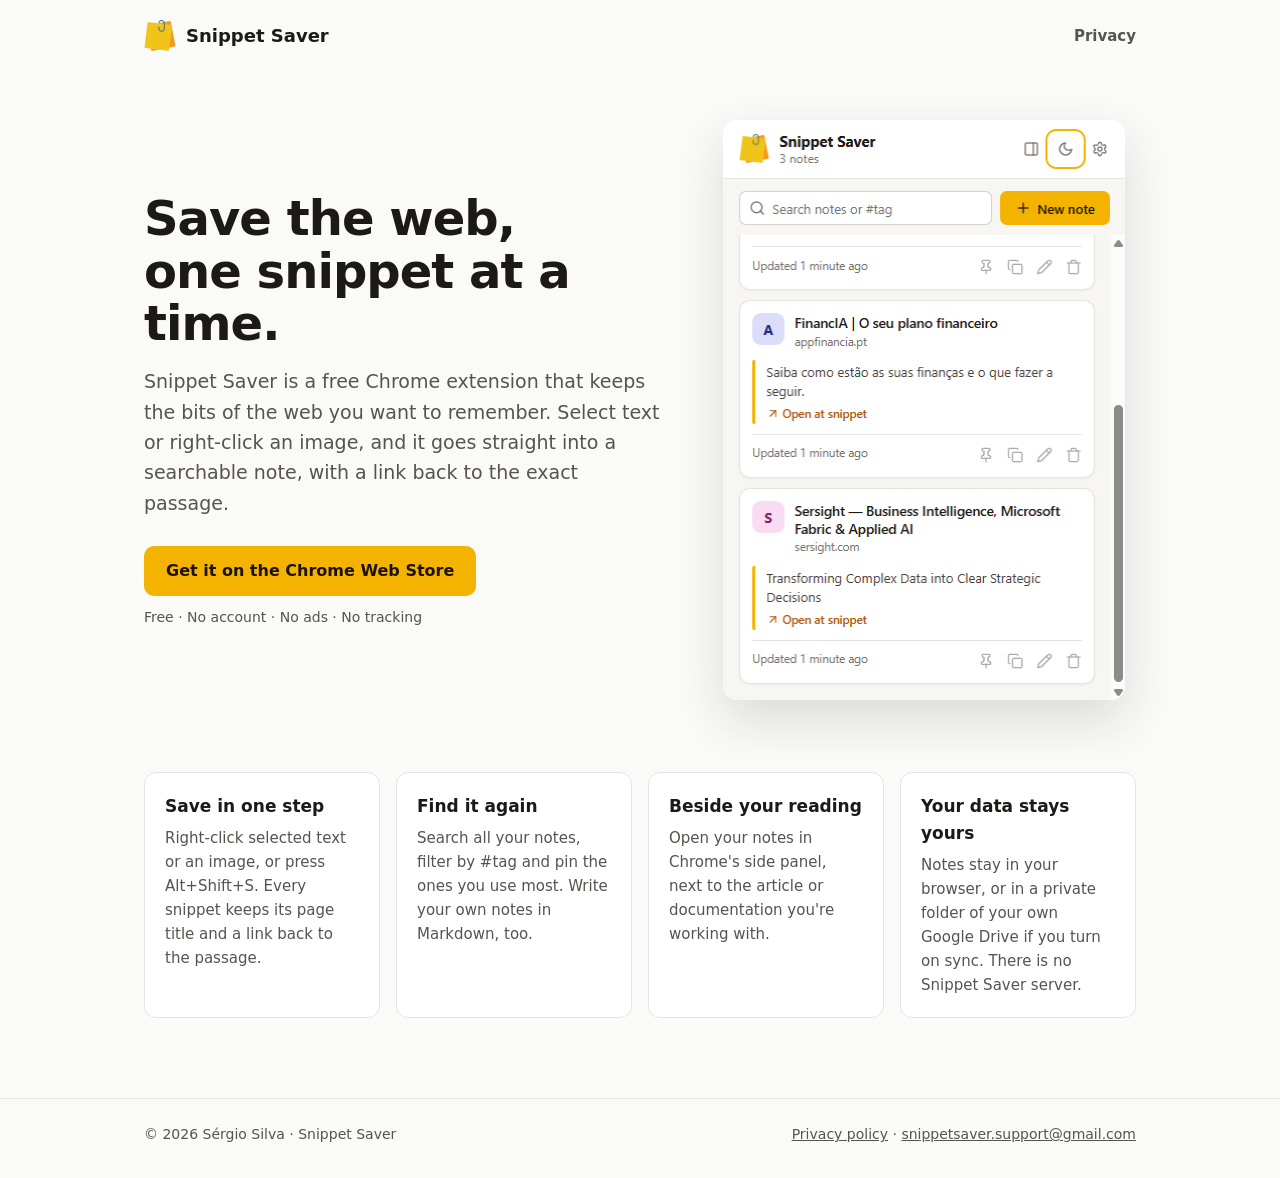
==== index.html @ 10455c33 "Snippet Saver home page and privacy policy Co-Authored-By: Claude Opus 5.5 <noreply@anthropic.com>" ====
<!doctype html>
<html lang="en">
<head>
  <meta charset="utf-8" />
  <meta name="viewport" content="width=device-width, initial-scale=1" />
  <title>Snippet Saver: save text and images from any page</title>
  <meta name="description" content="Snippet Saver is a free Chrome extension that saves text and images from any web page into organised, searchable notes. No account, no ads, no tracking." />
  <meta name="color-scheme" content="light dark" />
  <link rel="icon" href="assets/icon48.png" />
  <link rel="stylesheet" href="assets/style.css" />
</head>
<body>
  <header class="site-header">
    <div class="wrap">
      <a class="brand" href="./"><img src="assets/icon48.png" alt="" width="32" height="32" />Snippet Saver</a>
      <nav><a href="privacy.html">Privacy</a></nav>
    </div>
  </header>

  <main class="wrap">
    <section class="hero">
      <div>
        <h1>Save the web,<br />one snippet at a time.</h1>
        <p>Snippet Saver is a free Chrome extension that keeps the bits of the web you want to remember. Select text or right-click an image, and it goes straight into a searchable note, with a link back to the exact passage.</p>
        <a class="button" href="https://chromewebstore.google.com/detail/gkldcfaidlmhlmmffimlandjggangefn">Get it on the Chrome Web Store</a>
        <span class="note">Free · No account · No ads · No tracking</span>
      </div>
      <img class="shot shot-dark" src="assets/popup-dark.png" alt="The Snippet Saver popup with saved notes, a search box and a New note button" width="402" height="580" />
      <img class="shot shot-light" src="assets/popup-light.png" alt="The Snippet Saver popup with saved notes, a search box and a New note button" width="399" height="580" />
    </section>

    <section class="features" aria-label="Features">
      <div class="feature">
        <h2>Save in one step</h2>
        <p>Right-click selected text or an image, or press Alt+Shift+S. Every snippet keeps its page title and a link back to the passage.</p>
      </div>
      <div class="feature">
        <h2>Find it again</h2>
        <p>Search all your notes, filter by #tag and pin the ones you use most. Write your own notes in Markdown, too.</p>
      </div>
      <div class="feature">
        <h2>Beside your reading</h2>
        <p>Open your notes in Chrome's side panel, next to the article or documentation you're working with.</p>
      </div>
      <div class="feature">
        <h2>Your data stays yours</h2>
        <p>Notes stay in your browser, or in a private folder of your own Google Drive if you turn on sync. There is no Snippet Saver server.</p>
      </div>
    </section>
  </main>

  <footer class="site-footer">
    <div class="wrap">
      <span>© 2026 Sérgio Silva · Snippet Saver</span>
      <span><a href="privacy.html">Privacy policy</a> · <a href="mailto:snippetsaver.support@gmail.com">snippetsaver.support@gmail.com</a></span>
    </div>
  </footer>
</body>
</html>
---- assets/style.css ----
/* Snippet Saver site: same warm palette as the extension, light and dark. */

:root {
  --bg: #fafaf9;
  --surface: #ffffff;
  --text: #1c1917;
  --muted: #57534e;
  --border: #e7e5e4;
  --accent: #f5b301;
  --accent-text: #b45309;
  --accent-contrast: #1c1400;
  --shadow: 0 20px 50px rgba(28, 25, 23, 0.14);
}

@media (prefers-color-scheme: dark) {
  :root {
    --bg: #0c0a09;
    --surface: #1c1917;
    --text: #fafaf9;
    --muted: #a8a29e;
    --border: #292524;
    --accent: #fbbf24;
    --accent-text: #fcd34d;
    --shadow: 0 20px 50px rgba(0, 0, 0, 0.55);
  }
}

* {
  box-sizing: border-box;
}

body {
  margin: 0;
  background: var(--bg);
  color: var(--text);
  font: 16px/1.6 "Segoe UI", system-ui, -apple-system, sans-serif;
}

a {
  color: var(--accent-text);
}

.wrap {
  max-width: 1040px;
  margin: 0 auto;
  padding: 0 24px;
}

/* ---------- Header & footer ---------- */

.site-header .wrap {
  display: flex;
  align-items: center;
  justify-content: space-between;
  gap: 16px;
  padding-top: 20px;
  padding-bottom: 20px;
}

.brand {
  display: flex;
  align-items: center;
  gap: 10px;
  color: var(--text);
  font-weight: 700;
  font-size: 18px;
  text-decoration: none;
}

.site-header nav a {
  color: var(--muted);
  text-decoration: none;
  font-weight: 600;
  font-size: 15px;
}

.site-header nav a:hover {
  color: var(--text);
}

.site-footer {
  margin-top: 80px;
  border-top: 1px solid var(--border);
  color: var(--muted);
  font-size: 14px;
}

.site-footer .wrap {
  display: flex;
  flex-wrap: wrap;
  justify-content: space-between;
  gap: 12px;
  padding-top: 24px;
  padding-bottom: 32px;
}

.site-footer a {
  color: var(--muted);
}

/* ---------- Home ---------- */

.hero {
  display: grid;
  grid-template-columns: 1.1fr 0.9fr;
  align-items: center;
  gap: 48px;
  padding: 48px 0 24px;
}

.hero h1 {
  margin: 0 0 16px;
  font-size: clamp(34px, 5vw, 48px);
  line-height: 1.1;
  letter-spacing: -0.02em;
}

.hero p {
  margin: 0 0 28px;
  max-width: 34em;
  color: var(--muted);
  font-size: 19px;
}

.button {
  display: inline-block;
  padding: 12px 22px;
  border-radius: 10px;
  background: var(--accent);
  color: var(--accent-contrast);
  font-weight: 700;
  text-decoration: none;
}

.button:hover {
  filter: brightness(1.05);
}

.note {
  display: block;
  margin-top: 10px;
  color: var(--muted);
  font-size: 14px;
}

.shot {
  justify-self: center;
  width: 100%;
  max-width: 402px;
  border-radius: 14px;
  box-shadow: var(--shadow);
}

/* Shows the capture that matches the visitor's theme. */
.shot-light {
  display: none;
}

@media (prefers-color-scheme: light) {
  .shot-light {
    display: block;
  }
  .shot-dark {
    display: none;
  }
}

.features {
  display: grid;
  grid-template-columns: repeat(auto-fit, minmax(220px, 1fr));
  gap: 16px;
  margin-top: 48px;
}

.feature {
  padding: 20px;
  border: 1px solid var(--border);
  border-radius: 12px;
  background: var(--surface);
}

.feature h2 {
  margin: 0 0 6px;
  font-size: 17px;
}

.feature p {
  margin: 0;
  color: var(--muted);
  font-size: 15px;
}

/* ---------- Privacy policy ---------- */

.doc {
  max-width: 720px;
  padding-top: 24px;
}

.doc h1 {
  margin: 0 0 4px;
  font-size: 34px;
  line-height: 1.2;
}

.doc h2 {
  margin: 32px 0 8px;
  font-size: 21px;
}

.doc .updated {
  margin: 0 0 24px;
  color: var(--muted);
}

.doc li {
  margin-bottom: 6px;
}

@media (max-width: 760px) {
  .hero {
    grid-template-columns: 1fr;
    gap: 32px;
    padding-top: 24px;
  }
}
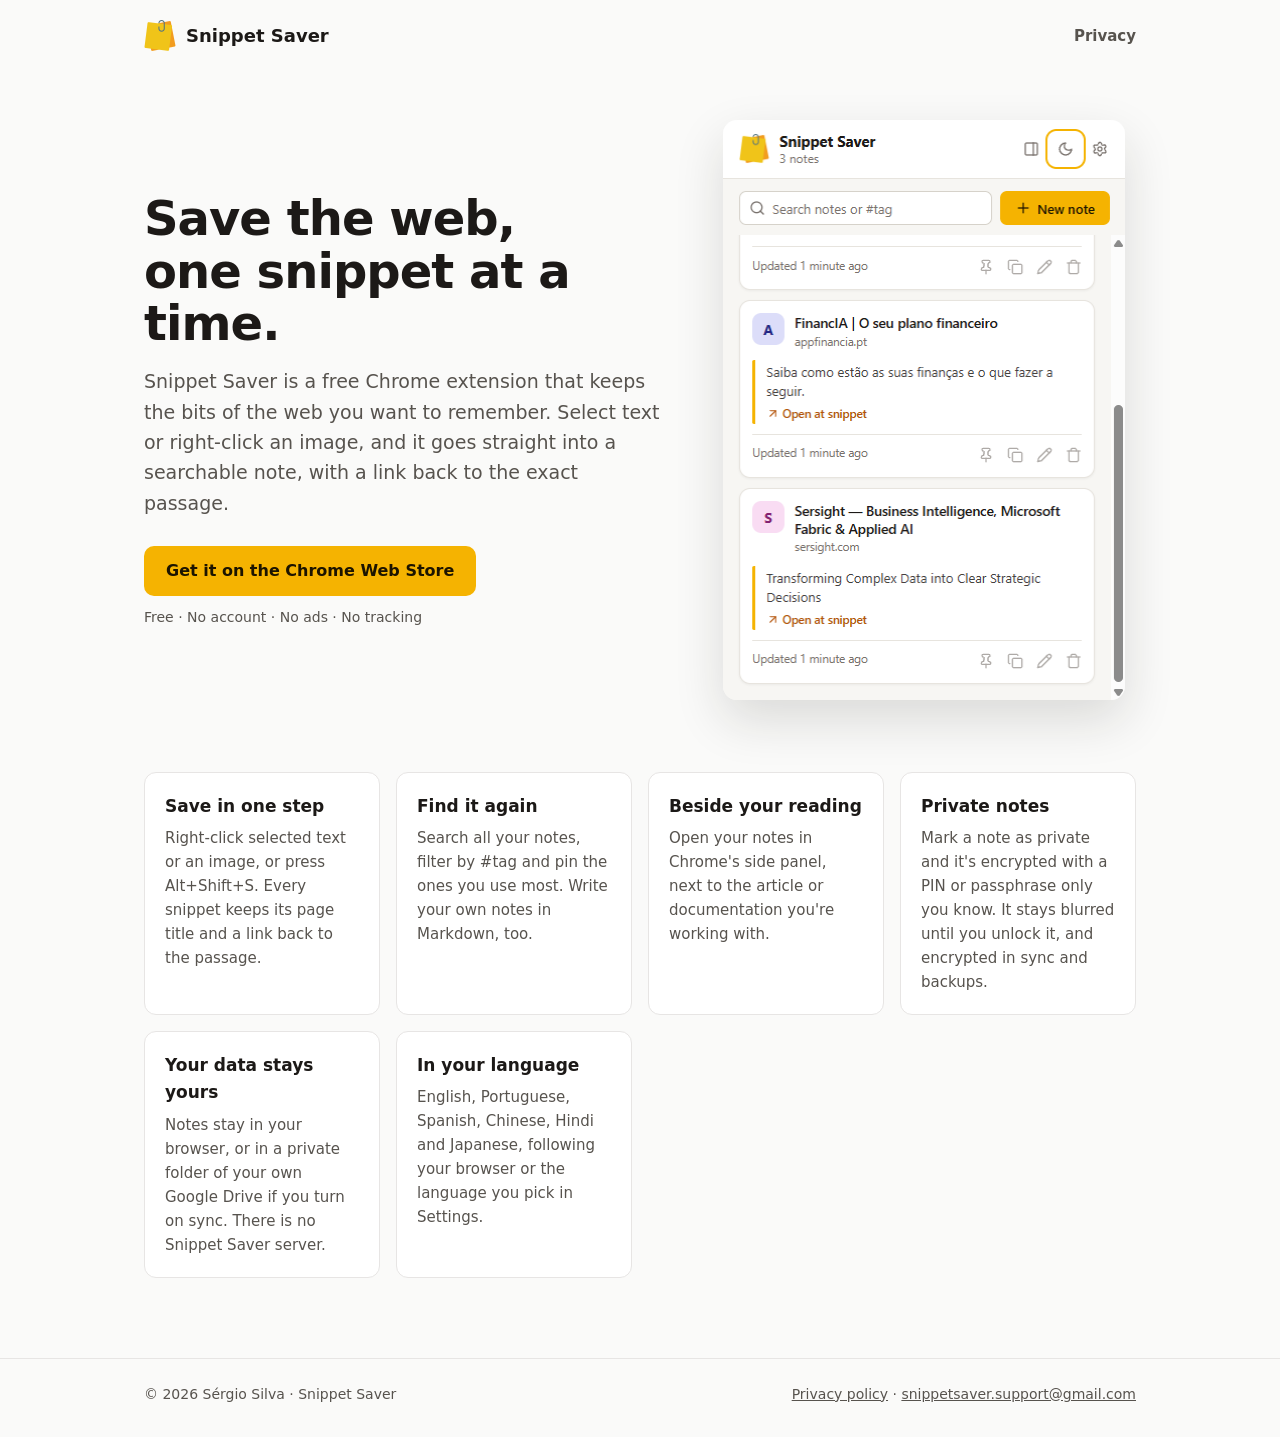
==== commit 64dd53f3: "Describe private notes and languages (Snippet Saver 1.5.0) Home page: feature cards for encrypted pr" ====
--- a/index.html
+++ b/index.html
@@ -6,6 +6,8 @@
   <title>Snippet Saver: save text and images from any page</title>
   <meta name="description" content="Snippet Saver is a free Chrome extension that saves text and images from any web page into organised, searchable notes. No account, no ads, no tracking." />
   <meta name="color-scheme" content="light dark" />
+  <!-- Google Search Console ownership proof, required by the OAuth branding verification. Keep it. -->
+  <meta name="google-site-verification" content="IQ3eSkDFrruUOEkbo6ct9AAj4zUrpAxJ-i1KYsFIDwA" />
   <link rel="icon" href="assets/icon48.png" />
   <link rel="stylesheet" href="assets/style.css" />
 </head>
@@ -43,8 +45,16 @@
         <p>Open your notes in Chrome's side panel, next to the article or documentation you're working with.</p>
       </div>
       <div class="feature">
+        <h2>Private notes</h2>
+        <p>Mark a note as private and it's encrypted with a PIN or passphrase only you know. It stays blurred until you unlock it, and encrypted in sync and backups.</p>
+      </div>
+      <div class="feature">
         <h2>Your data stays yours</h2>
         <p>Notes stay in your browser, or in a private folder of your own Google Drive if you turn on sync. There is no Snippet Saver server.</p>
+      </div>
+      <div class="feature">
+        <h2>In your language</h2>
+        <p>English, Portuguese, Spanish, Chinese, Hindi and Japanese, following your browser or the language you pick in Settings.</p>
       </div>
     </section>
   </main>
